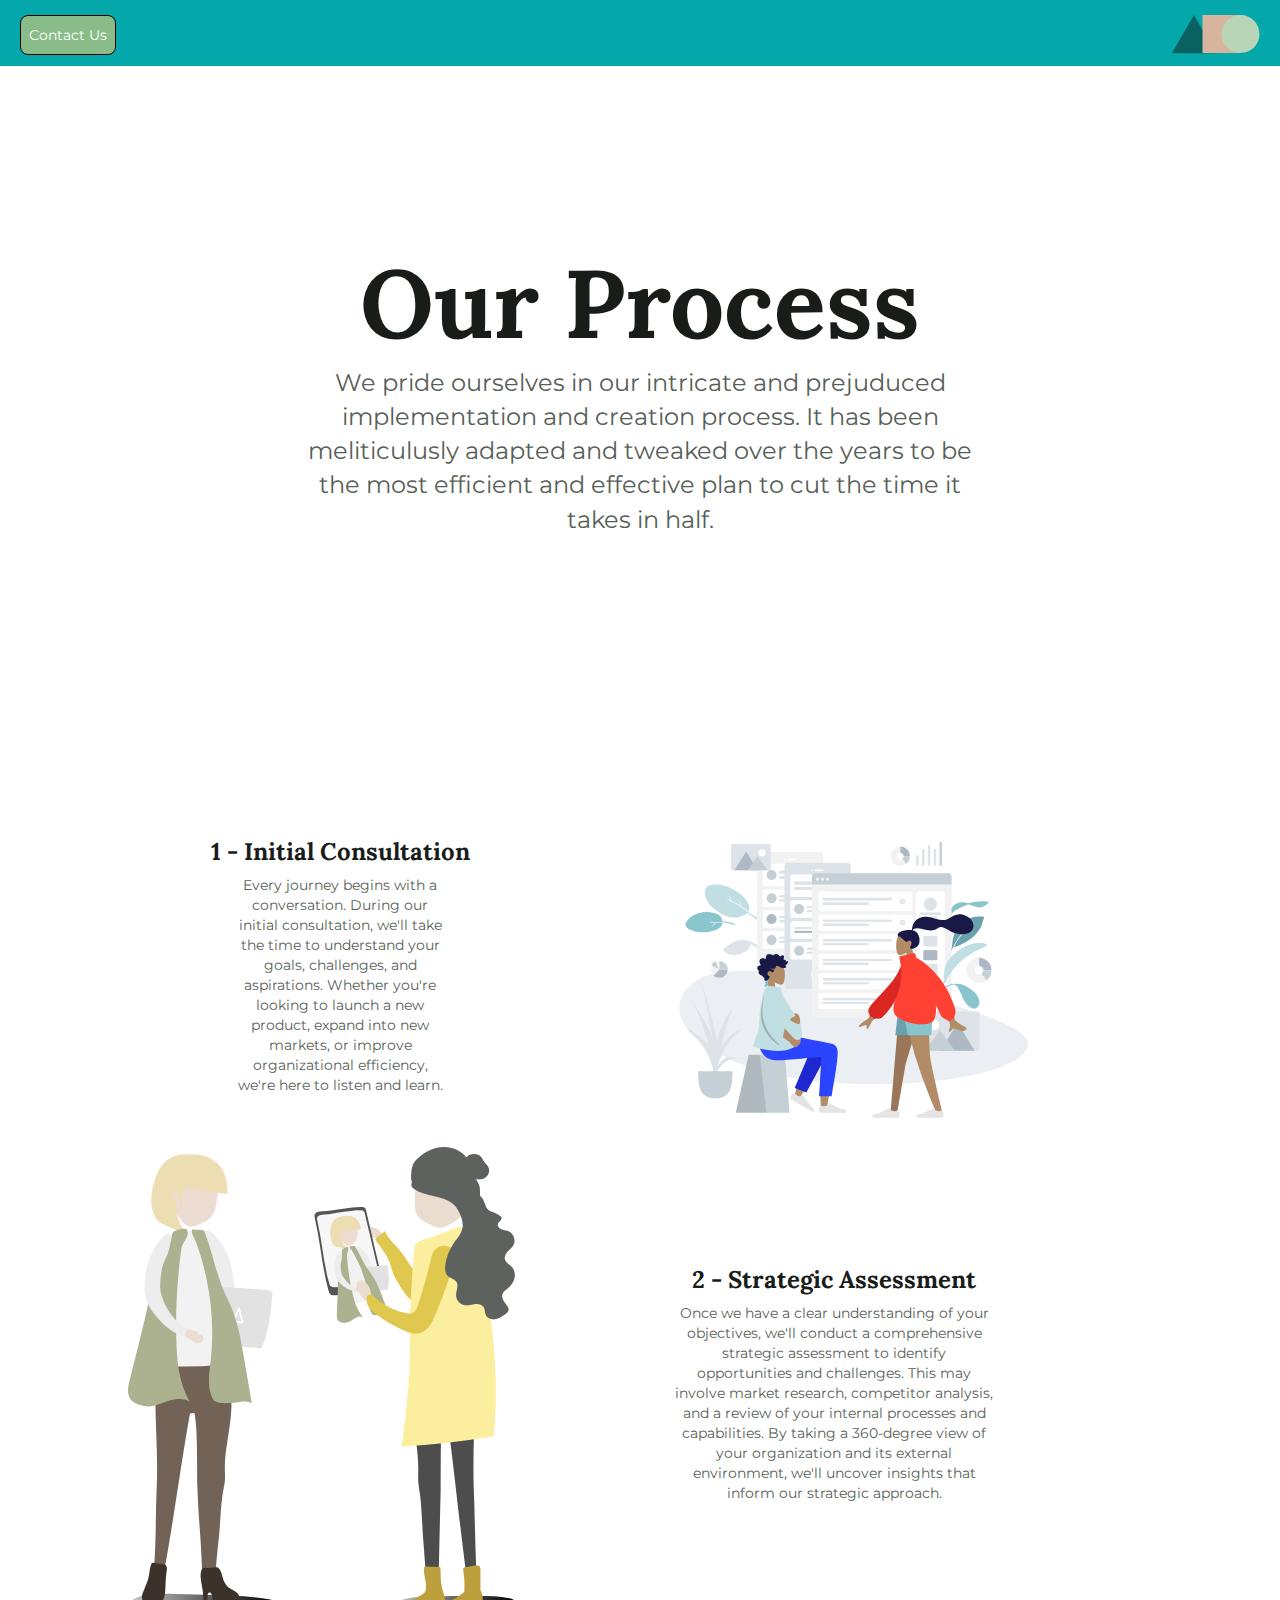
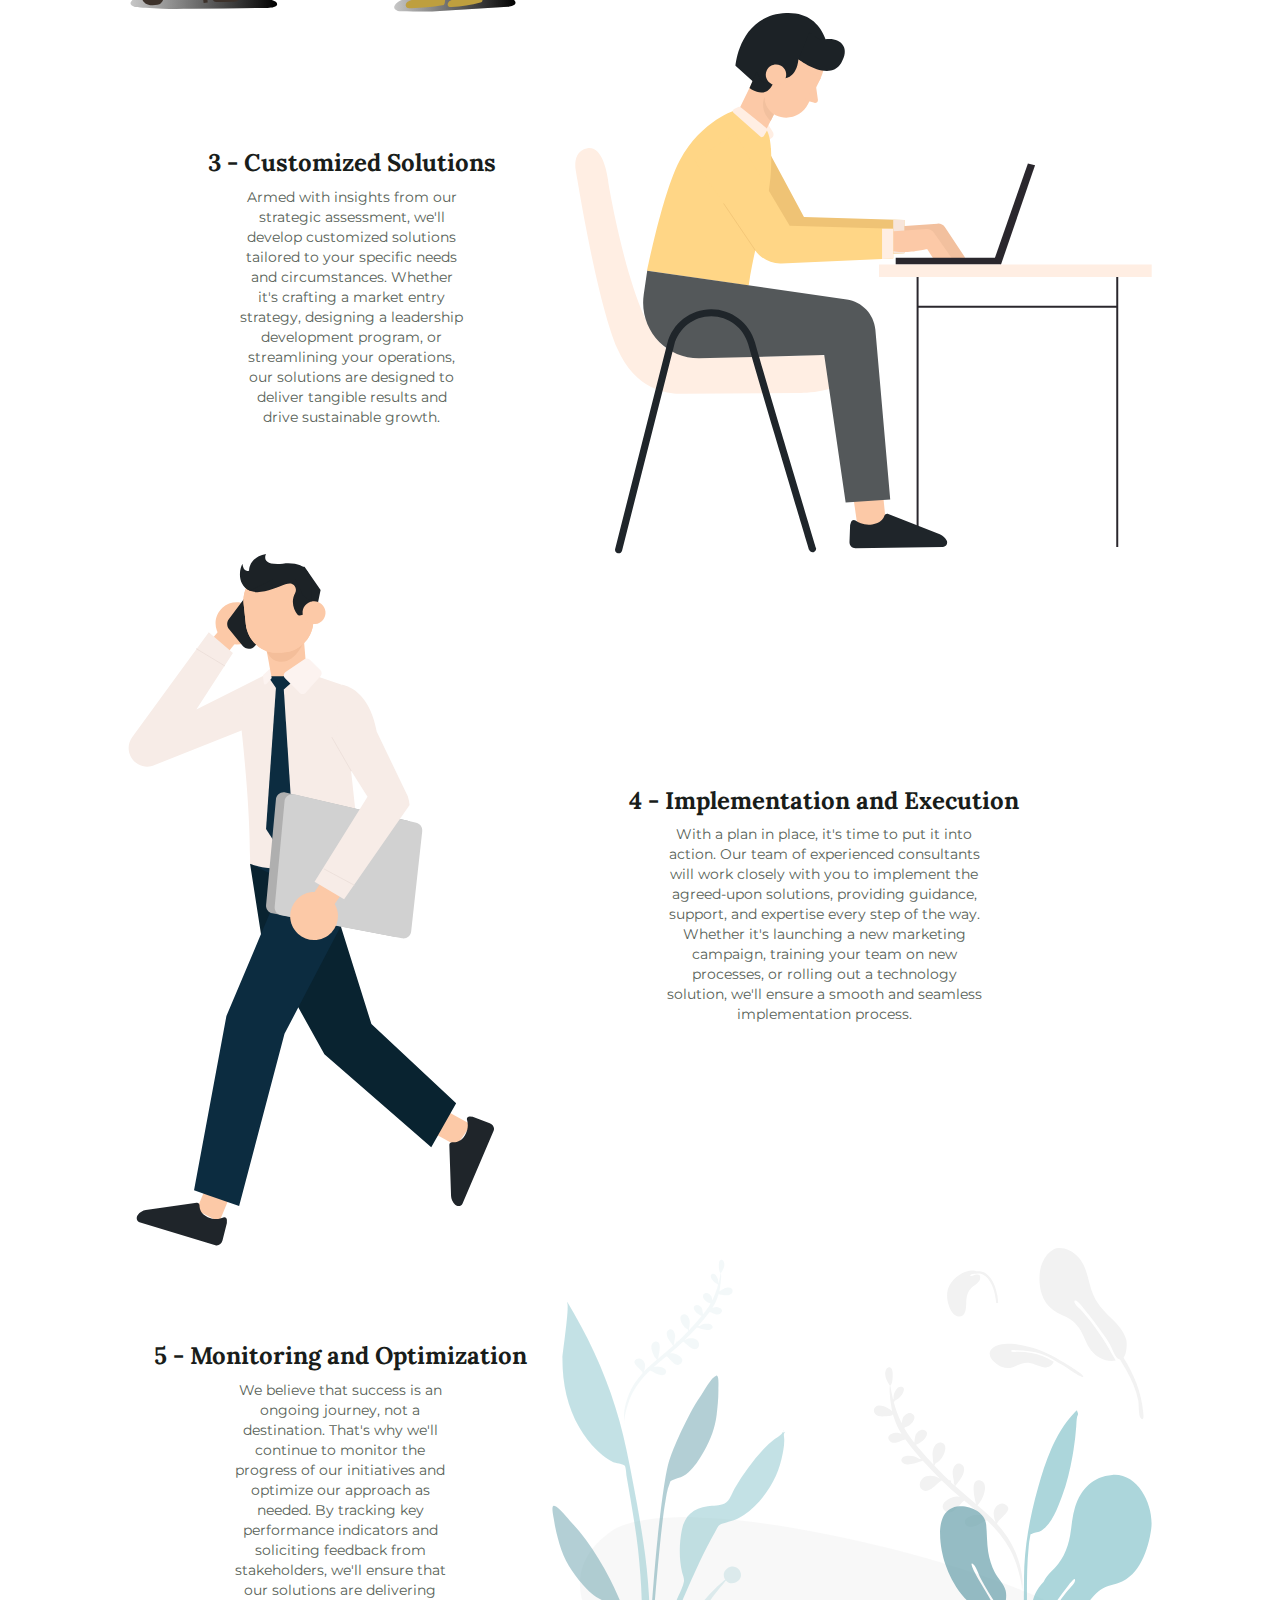
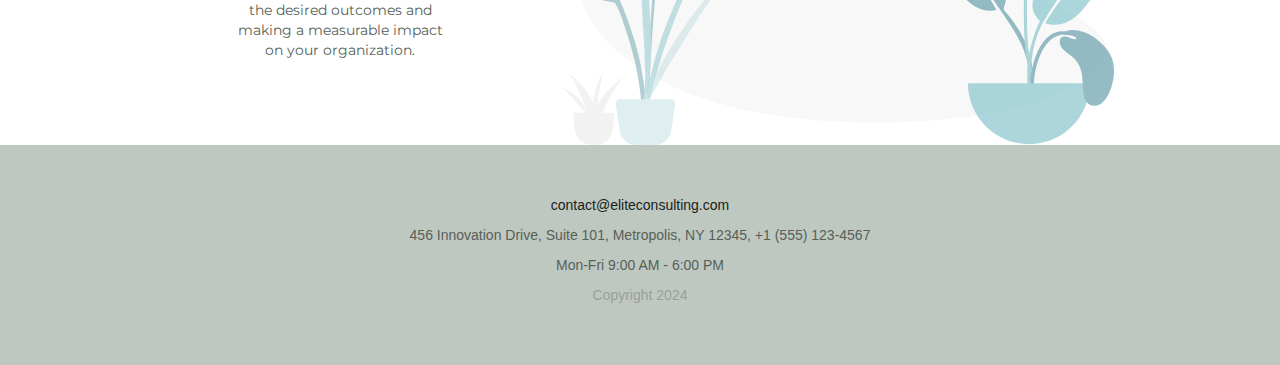
==== processes.html @ fa0c2512 "didnt commit properly" ====
<!DOCTYPE html>
<html lang="en">
  <head>
    <meta charset="UTF-8">
    <meta name="viewport" content="width=device-width, initial-scale=1.0">
    <meta http-equiv="X-UA-Compatible" content="ie=edge">
    <title>Our Process</title>
    <link rel="preconnect" href="https://fonts.googleapis.com">
    <link rel="preconnect" href="https://fonts.gstatic.com" crossorigin>
    <link rel="stylesheet" href="./style.css">
    <link rel="icon" href="Group 19logo.svg" type="image/x-icon">
    <link href="https://fonts.googleapis.com/css2?family=Lora:ital,wght@0,400..700;1,400..700&family=Montserrat:ital,wght@0,100..900;1,100..900&family=Noto+Serif:ital,wght@0,100..900;1,100..900&display=swap" rel="stylesheet">
    <link rel="stylesheet" href="https://maxcdn.bootstrapcdn.com/bootstrap/3.3.7/css/bootstrap.min.css" integrity="sha384-BVYiiSIFeK1dGmJRAkycuHAHRg32OmUcww7on3RYdg4Va+PmSTsz/K68vbdEjh4u" crossorigin="anonymous"/>
  </head>
  <body>
    <nav>
        <button id="navBtn" class="montserrat-body">Contact Us</button>
        <img src="Group 19logo.svg">
    </nav>
    <div class="thanks">
        <h1 class="lora-heading">Our Process</h1>
        <p class="montserrat-body">We pride ourselves in our intricate and prejuduced implementation and creation process. It has been meliticulusly adapted and tweaked over the years to be the most efficient and effective plan to cut the time it takes in half.</p>
    </div>
    <main>
        <div class="step">
            <div class="stepInfo">
                <h3  class="lora-heading">1 - Initial Consultation</h3>
                <p class="montserrat-body">Every journey begins with a conversation. During our initial  consultation, we'll take the time to understand your goals, challenges,  and aspirations. Whether you're looking to launch a new product, expand  into new markets, or improve organizational efficiency, we're here to  listen and learn.</p>
            </div>
            <img src="step1.svg"> 
        </div>
        <div class="step">
            <img src="step2.svg"> 
            <div class="stepInfo">
                <h3  class="lora-heading">2 - Strategic Assessment</h3>
                <p class="montserrat-body">Once we have a clear understanding of your objectives, we'll conduct a  comprehensive strategic assessment to identify opportunities and  challenges. This may involve market research, competitor analysis, and a  review of your internal processes and capabilities. By taking a  360-degree view of your organization and its external environment, we'll  uncover insights that inform our strategic approach.</p>
            </div>
            
        </div>
        <div class="step">
            <div class="stepInfo">
                <h3  class="lora-heading">3 - Customized Solutions</h3>
                <p class="montserrat-body">Armed with insights from our strategic assessment, we'll develop  customized solutions tailored to your specific needs and circumstances.  Whether it's crafting a market entry strategy, designing a leadership  development program, or streamlining your operations, our solutions are  designed to deliver tangible results and drive sustainable growth.</p>
            </div>
            <img src="step3.svg"> 
        </div>
        <div class="step">
            <img src="step4.svg"> 
            <div class="stepInfo">
                <h3  class="lora-heading">4 - Implementation and Execution</h3>
                <p class="montserrat-body">With a plan in place, it's time to put it into action. Our team of  experienced consultants will work closely with you to implement the  agreed-upon solutions, providing guidance, support, and expertise every  step of the way. Whether it's launching a new marketing campaign,  training your team on new processes, or rolling out a technology  solution, we'll ensure a smooth and seamless implementation process.</p>
            </div>
            
        </div>
        <div class="step">
            <div class="stepInfo">
                <h3  class="lora-heading">5 - Monitoring and Optimization</h3>
                <p class="montserrat-body">We believe that success is an ongoing journey, not a destination. That's  why we'll continue to monitor the progress of our initiatives and  optimize our approach as needed. By tracking key performance indicators  and soliciting feedback from stakeholders, we'll ensure that our  solutions are delivering the desired outcomes and making a measurable  impact on your organization.</p>
            </div>
            <img src="step5.svg"> 
        </div>
    </main>
    <footer>
      <a href='mailto:“disha@uplers.com?bcc=”kevin@uplers.com?subject=Can%20you%20help%20”' target="_blank"><p id="email">contact@eliteconsulting.com</p></a>
      <p>456 Innovation Drive, Suite 101, Metropolis, NY 12345, +1 (555) 123-4567</p>
      <p>Mon-Fri 9:00 AM - 6:00 PM</p>
      <p id="copy">Copyright 2024</p>
    </footer>
  </body>                                                           
</html>
---- style.css ----
* {
  margin: 0;
  padding: 0;
  box-sizing: border-box;
}

.lora-heading {
  font-family: "Lora", serif;
  font-optical-sizing: auto;
  font-weight: 900;
  font-style: normal;
  color: #191D1A;
}

.noto-serif-display {
  font-family: "Noto Serif", serif;
  font-optical-sizing: auto;
  font-weight: 900;
  font-style: normal;
  font-variation-settings: "wdth" 100;
  font-size: 96px;
  color: #191D1A;
}

.montserrat-body {
  font-family: "Montserrat", sans-serif;
  font-optical-sizing: auto;
  font-weight: 400;
  font-style: normal;
  color: #575F57;
}

h1, h2, h3, h4, h5 {
  font-family: "Lora";
}

nav {
  display: flex !important;
  position: fixed;
  justify-content: space-between;
  padding: 15px 20px 0 20px;
  width: 100%;
  background-color: #05A8AA;
  top: 0;
}
nav #navBtn {
  background-color: #89BC89;
  border: 1px solid black;
  border-radius: 8px;
  color: #FFFFFF;
  padding: 0 8px 0 8px;
  height: 40px;
}

.hero {
  display: flex;
  width: 100%;
  margin-top: 5%;
}
.hero > * {
  flex: 1; /* Each child takes up equal space, i.e., half of the container */
  justify-content: center; /* Center content horizontally */
  align-items: center; /* Center content vertically */
}
.hero .heroLeft {
  margin-top: auto;
  margin-bottom: auto;
  padding-left: 100px;
  display: block;
}

.whyUs {
  padding: 0 10%;
}
.whyUs .cards {
  display: flex;
  gap: 20px;
}
.whyUs .cards .card {
  text-align: center;
  background-color: #F6EAEA;
  border-radius: 24px;
  padding: 16px 12px 16px 12px;
}
.whyUs .cards .card strong {
  color: #89BC89;
}

.testimonials {
  margin: 0 20px;
}
.testimonials .sliding {
  display: flex;
  gap: 20px;
  width: 100%; /* Ensures container fits the parent width */
  overflow-x: auto; /* Allows horizontal scrolling */
  -webkit-overflow-scrolling: touch;
}
.testimonials .sliding .testimonial {
  padding: 15px;
  background-color: #FADDCB;
  border-radius: 16px;
  min-width: 550px;
}
.testimonials .sliding .testimonial .footnote {
  display: flex;
  align-items: flex-start;
  justify-content: space-between;
  margin: 0 2%;
}
.testimonials .sliding .project {
  width: 588px;
  height: -moz-fit-content;
  height: fit-content;
  flex: 0 0 auto; /* Prevents shrinking */
}
.testimonials .sliding .project .rectangle {
  position: relative;
  top: -25%;
  background-color: #D9D9D9;
  padding: 20px 30px;
}

.process {
  width: 100%;
  display: flex;
  justify-content: center;
  align-items: center;
  margin: 50px 0;
}
.process .processBtn {
  display: inline-block;
  background-color: #89BC89;
  border: 1px solid black;
  border-radius: 8px;
  font-size: 36px;
  color: black;
  padding: 8px 64px;
  text-align: center;
}
.process .quoteBtn {
  display: inline-block;
  background-color: #05A8AA;
  border: 1px solid black;
  border-radius: 16px;
  font-size: 36px;
  color: white;
  padding: 8px 64px;
  text-align: center;
}

footer {
  background-color: #BFC8C0;
  height: -moz-fit-content;
  height: fit-content;
  margin: 0;
  text-align: center;
  padding: 50px 0;
}
footer > p {
  color: #575F57;
}
footer #copy {
  font-size: 14px;
  color: #999F9C;
}
footer #email {
  color: #191D1A;
}

.thanks {
  margin: 230px 0;
  width: 100%;
  display: flex;
  flex-direction: column;
  justify-content: center;
  align-items: center;
  text-align: center;
}
.thanks h1 {
  font-size: 96px;
}
.thanks p {
  max-width: 700px;
  min-width: auto;
  padding: 0 10px;
  font-size: 24px;
}

.step {
  display: flex;
  width: 80%;
  margin: 0 auto;
  padding: 0 auto;
}
.step .stepInfo {
  display: flex;
  flex-direction: column;
  text-align: center;
  justify-content: center;
  align-items: center;
}
.step .stepInfo p {
  width: 50%;
}
.step img {
  width: 600px;
}
.step #step1 {
  width: 936px !important;
}/*# sourceMappingURL=style.css.map */
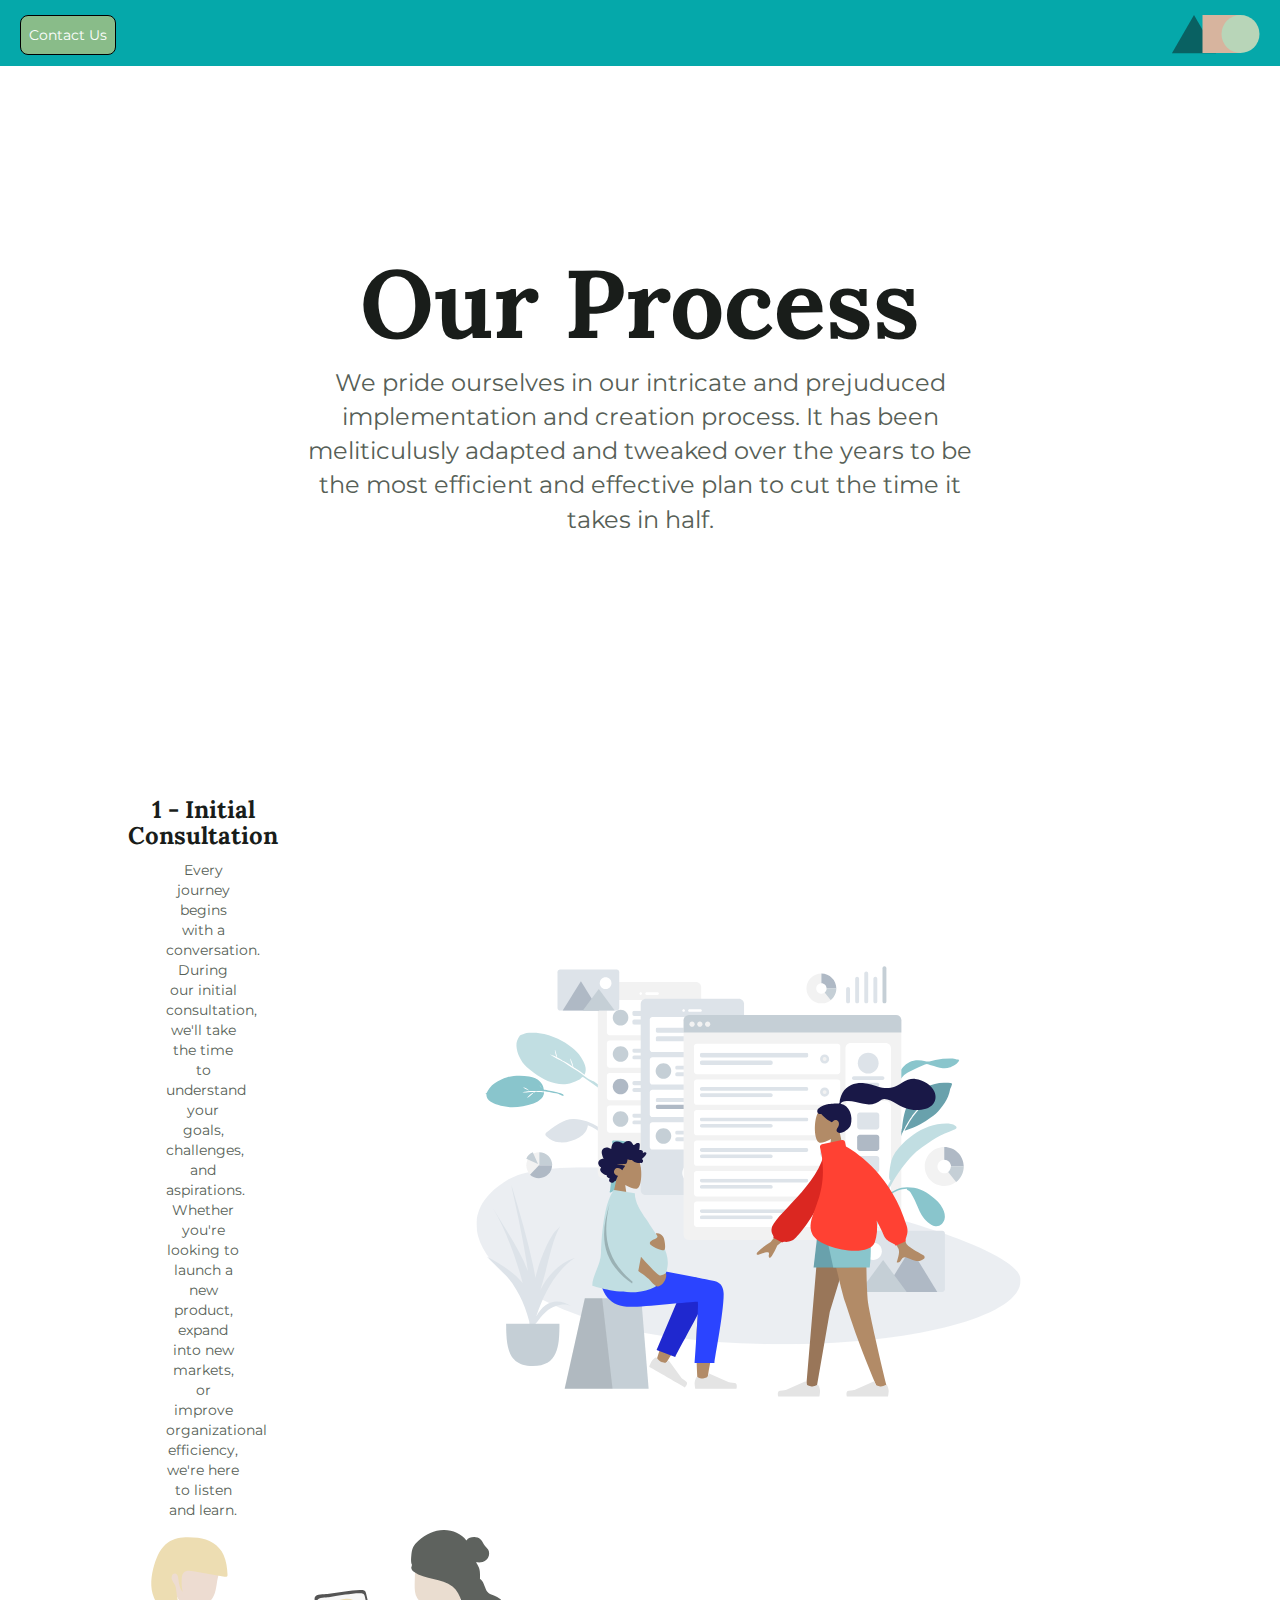
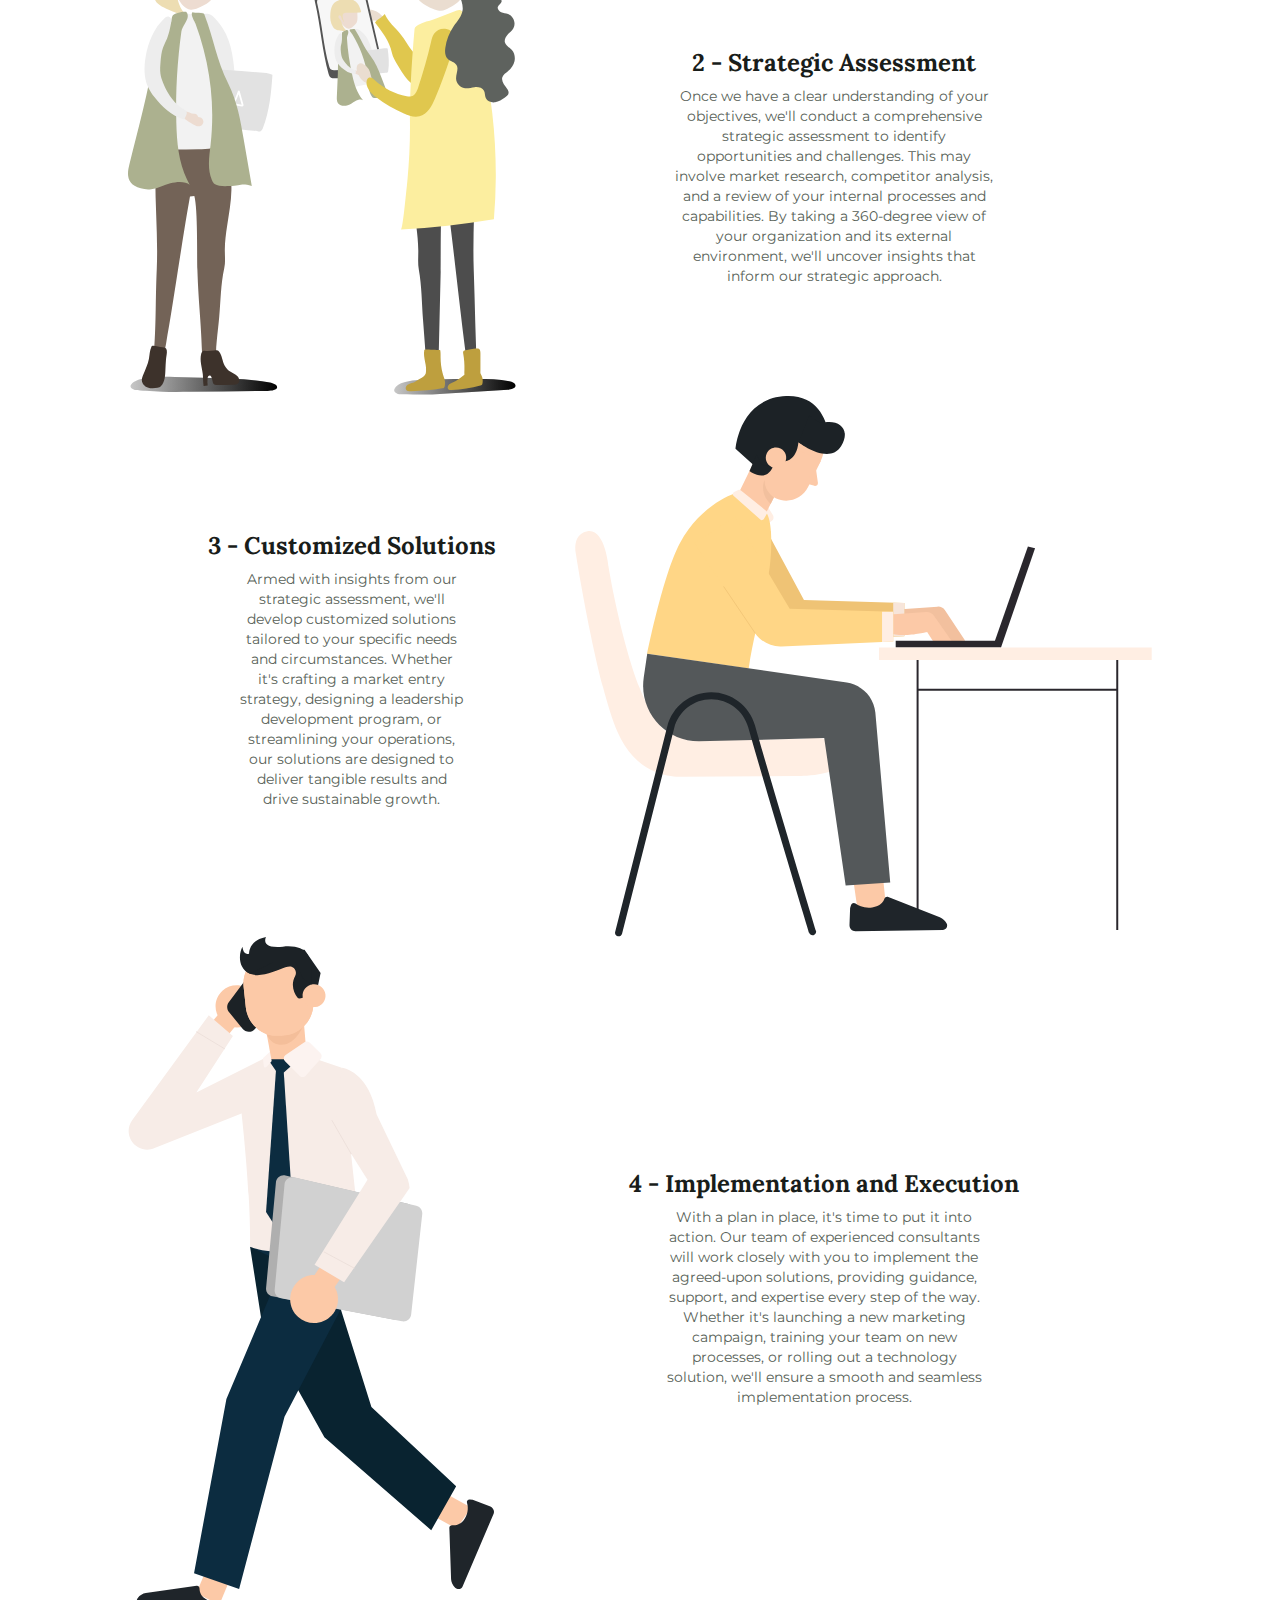
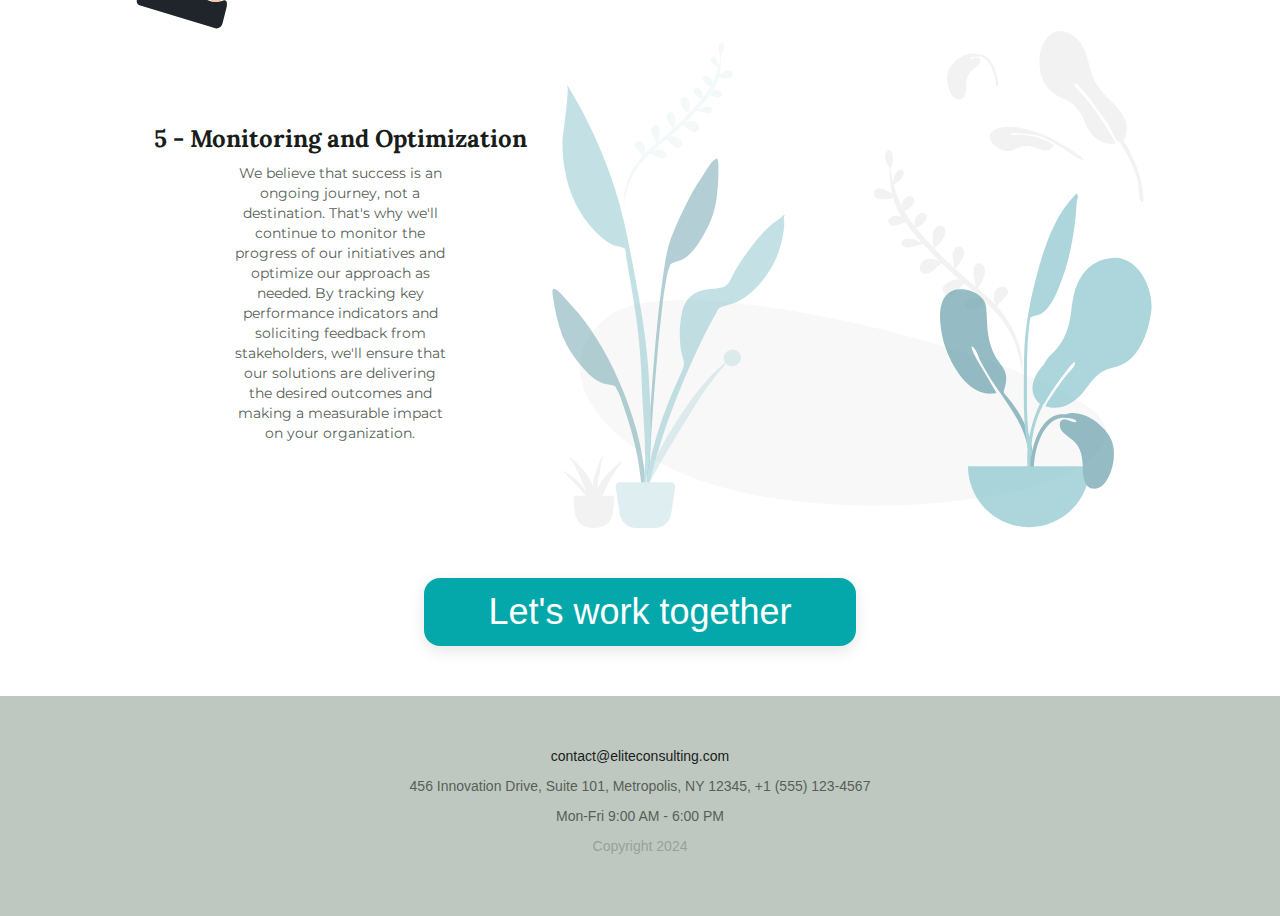
==== commit 77de77f5: "Added all functionality a little bit of microinteractions all pages are complete" ====
--- a/processes.html
+++ b/processes.html
@@ -14,8 +14,8 @@
   </head>
   <body>
     <nav>
-        <button id="navBtn" class="montserrat-body">Contact Us</button>
-        <img src="Group 19logo.svg">
+        <a href="mailto:disha@uplers.com?bcc=kevin@uplers.com&subject=Can%20you%20help"><button id="navBtn" class="montserrat-body">Contact Us</button></a>
+        <a href="index.html"><img src="Group 19logo.svg"></a>
     </nav>
     <div class="thanks">
         <h1 class="lora-heading">Our Process</h1>
@@ -27,7 +27,7 @@
                 <h3  class="lora-heading">1 - Initial Consultation</h3>
                 <p class="montserrat-body">Every journey begins with a conversation. During our initial  consultation, we'll take the time to understand your goals, challenges,  and aspirations. Whether you're looking to launch a new product, expand  into new markets, or improve organizational efficiency, we're here to  listen and learn.</p>
             </div>
-            <img src="step1.svg"> 
+            <img src="step1.svg" id="step1"> 
         </div>
         <div class="step">
             <img src="step2.svg"> 
@@ -60,11 +60,22 @@
             <img src="step5.svg"> 
         </div>
     </main>
+    <div class="process">
+        <a class="quoteBtn" href="#" onclick="sendMailAndRedirect()">Let's work together</a>
+      </div>
     <footer>
       <a href='mailto:“disha@uplers.com?bcc=”kevin@uplers.com?subject=Can%20you%20help%20”' target="_blank"><p id="email">contact@eliteconsulting.com</p></a>
       <p>456 Innovation Drive, Suite 101, Metropolis, NY 12345, +1 (555) 123-4567</p>
       <p>Mon-Fri 9:00 AM - 6:00 PM</p>
       <p id="copy">Copyright 2024</p>
     </footer>
+    <script>
+        function sendMailAndRedirect() {
+            window.location.href = "mailto:disha@uplers.com?bcc=kevin@uplers.com&subject=Can%20you%20help";
+            setTimeout(function() {
+                window.location.href = 'thanks.html';
+            }, 1000); // Redirect after 1 second
+        }
+    </script>
   </body>                                                           
 </html>--- a/style.css
+++ b/style.css
@@ -2,6 +2,7 @@
   margin: 0;
   padding: 0;
   box-sizing: border-box;
+  scroll-behavior: smooth;
 }
 
 .lora-heading {
@@ -42,6 +43,7 @@
   width: 100%;
   background-color: #05A8AA;
   top: 0;
+  z-index: 999;
 }
 nav #navBtn {
   background-color: #89BC89;
@@ -81,9 +83,15 @@
   background-color: #F6EAEA;
   border-radius: 24px;
   padding: 16px 12px 16px 12px;
+  transition: transform 0.3s ease, box-shadow 0.3s ease;
+  box-shadow: 0 5px 15px rgba(0, 0, 0, 0.1);
 }
 .whyUs .cards .card strong {
   color: #89BC89;
+}
+.whyUs .cards .card:hover {
+  transform: scale(1.2);
+  box-shadow: 0 15px 25px rgba(0, 0, 0, 0.2);
 }
 
 .testimonials {
@@ -101,6 +109,8 @@
   background-color: #FADDCB;
   border-radius: 16px;
   min-width: 550px;
+  transition: transform 0.3s ease, box-shadow 0.3s ease;
+  box-shadow: 0 5px 15px rgba(0, 0, 0, 0);
 }
 .testimonials .sliding .testimonial .footnote {
   display: flex;
@@ -108,17 +118,47 @@
   justify-content: space-between;
   margin: 0 2%;
 }
+.testimonials .sliding .testimonial:hover {
+  box-shadow: 0 15px 25px rgba(0, 0, 0, 0.2);
+}
 .testimonials .sliding .project {
-  width: 588px;
+  width: 400px;
   height: -moz-fit-content;
   height: fit-content;
   flex: 0 0 auto; /* Prevents shrinking */
+  transition: transform 0.3s ease, box-shadow 0.3s ease;
+  box-shadow: 0 5px 15px rgba(0, 0, 0, 0.2);
+}
+.testimonials .sliding .project img {
+  max-width: 100%; /* Ensure image does not exceed card width */
+  max-height: 100%; /* Ensure image does not exceed card height */
+  height: auto; /* Maintain aspect ratio */
+  width: auto; /* Ensure image fits within max-width and max-height */
 }
 .testimonials .sliding .project .rectangle {
-  position: relative;
-  top: -25%;
   background-color: #D9D9D9;
   padding: 20px 30px;
+}
+.testimonials .sliding .project:hover {
+  transform: scale(1.01);
+  box-shadow: 0 15px 25px rgba(0, 0, 0, 0.2);
+}
+
+.accordion .accordion-item {
+  border-bottom: 1px solid #ccc;
+}
+.accordion .accordion-title {
+  background-color: #f4f4f4;
+  padding: 10px;
+  cursor: pointer;
+}
+.accordion .accordion-content {
+  display: none;
+  padding: 10px;
+}
+.accordion .accordion-icon {
+  float: right;
+  transition: transform 0.3s ease; /* Added transition */
 }
 
 .process {
@@ -131,22 +171,39 @@
 .process .processBtn {
   display: inline-block;
   background-color: #89BC89;
-  border: 1px solid black;
+  border: none;
   border-radius: 8px;
   font-size: 36px;
-  color: black;
+  color: white;
   padding: 8px 64px;
   text-align: center;
+  transition: transform 0.3s ease, box-shadow 0.3s ease, color 0.3s ease, background-color 0.3s ease;
+  box-shadow: 0 5px 15px rgba(0, 0, 0, 0.1);
+}
+.process .processBtn:hover {
+  transform: scale(1.2);
+  box-shadow: 0 15px 25px rgba(0, 0, 0, 0.2);
+  color: #89BC89;
+  background-color: white;
 }
 .process .quoteBtn {
   display: inline-block;
   background-color: #05A8AA;
-  border: 1px solid black;
+  border: none;
   border-radius: 16px;
   font-size: 36px;
   color: white;
   padding: 8px 64px;
   text-align: center;
+  transition: transform 0.3s ease, box-shadow 0.3s ease, color 0.3s ease, background-color 0.3s ease;
+  box-shadow: 0 5px 15px rgba(0, 0, 0, 0.1);
+}
+.process .quoteBtn:hover {
+  text-decoration: none;
+  transform: scale(1.2);
+  box-shadow: 0 15px 25px rgba(0, 0, 0, 0.2);
+  color: #05A8AA;
+  background-color: white;
 }
 
 footer {
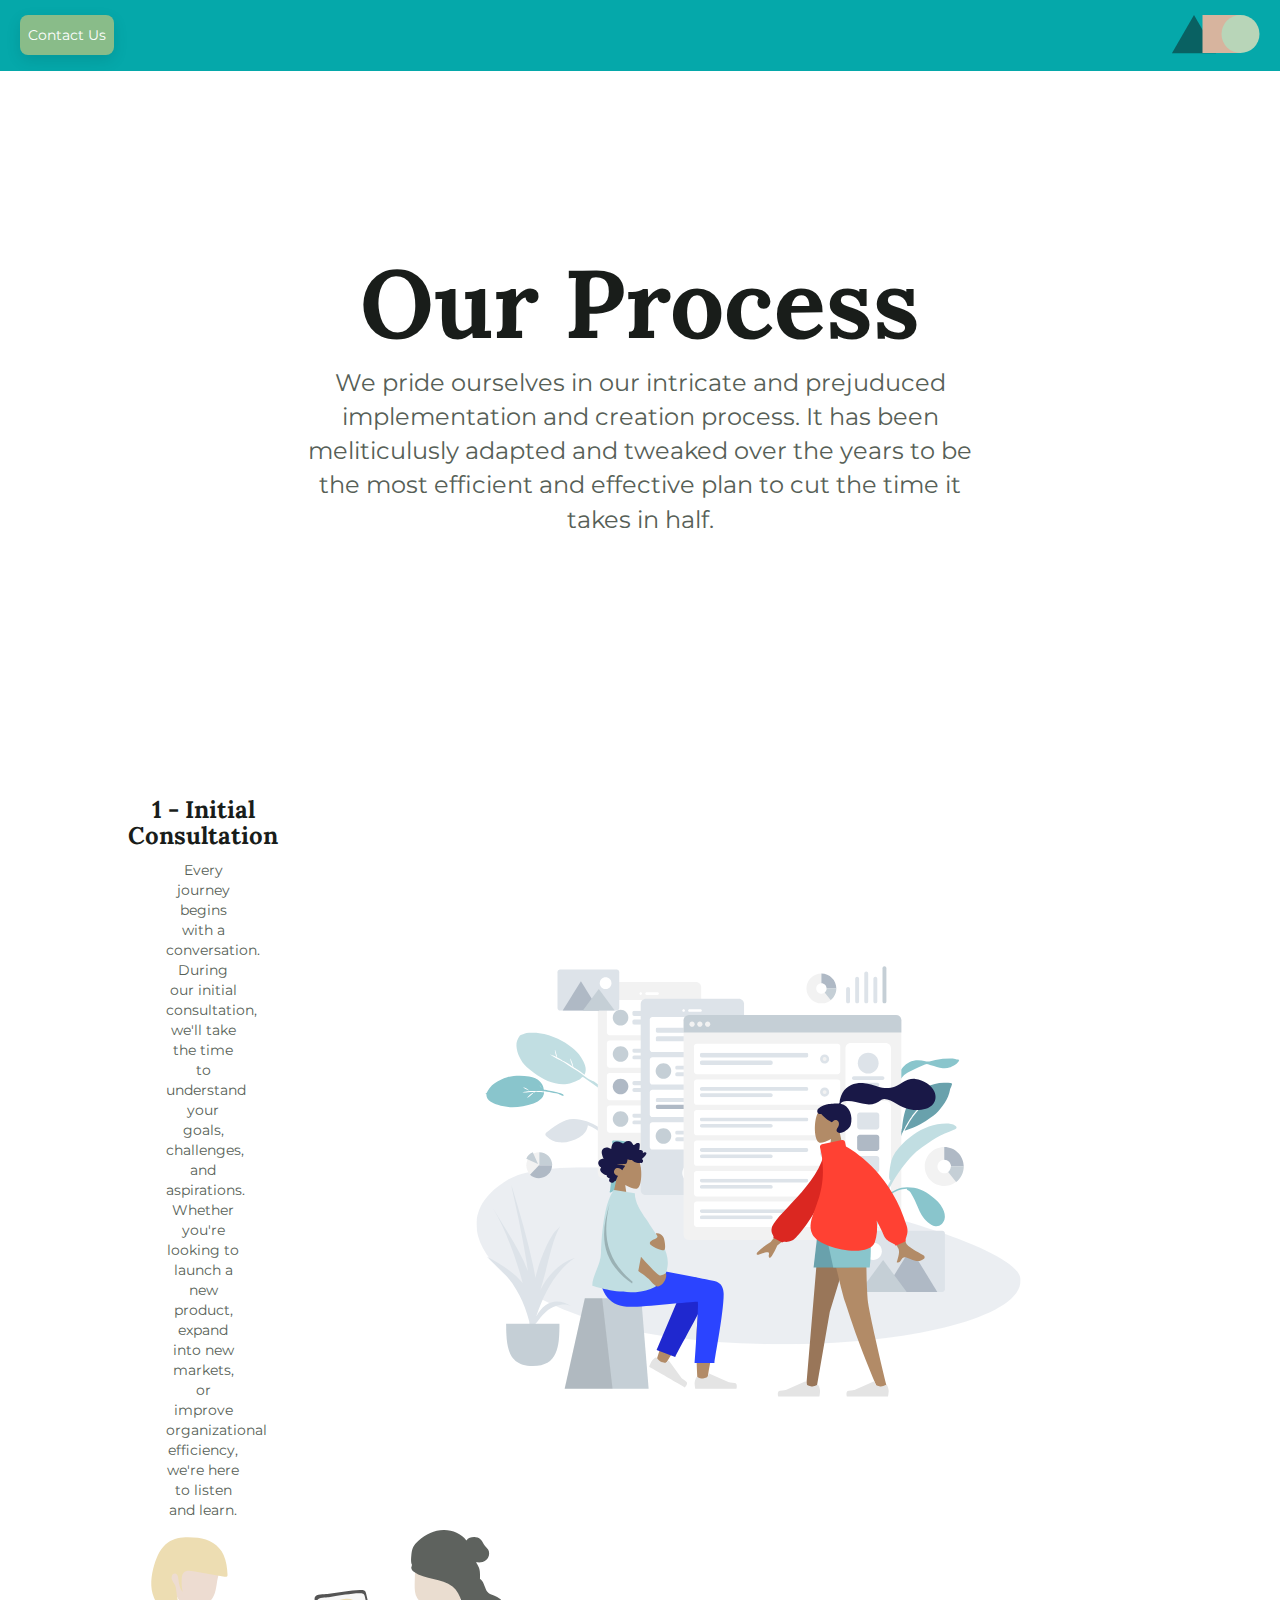
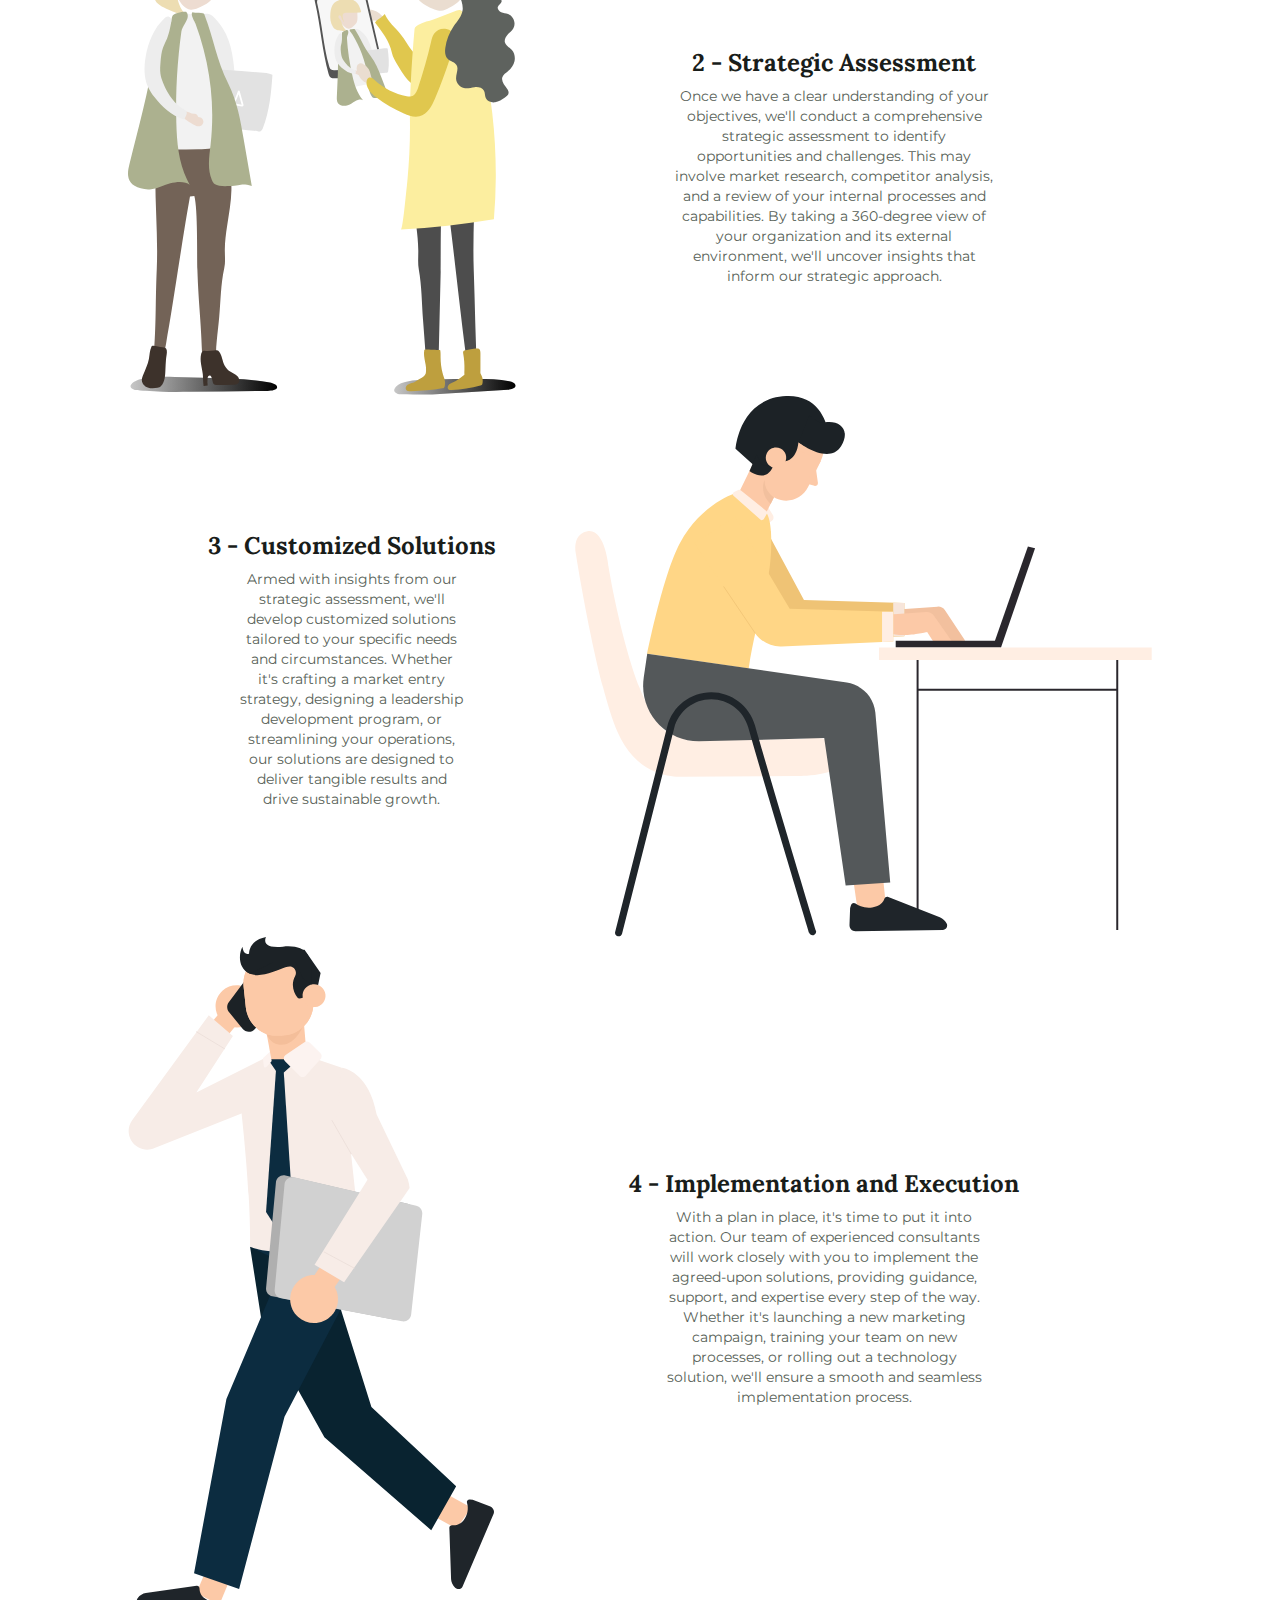
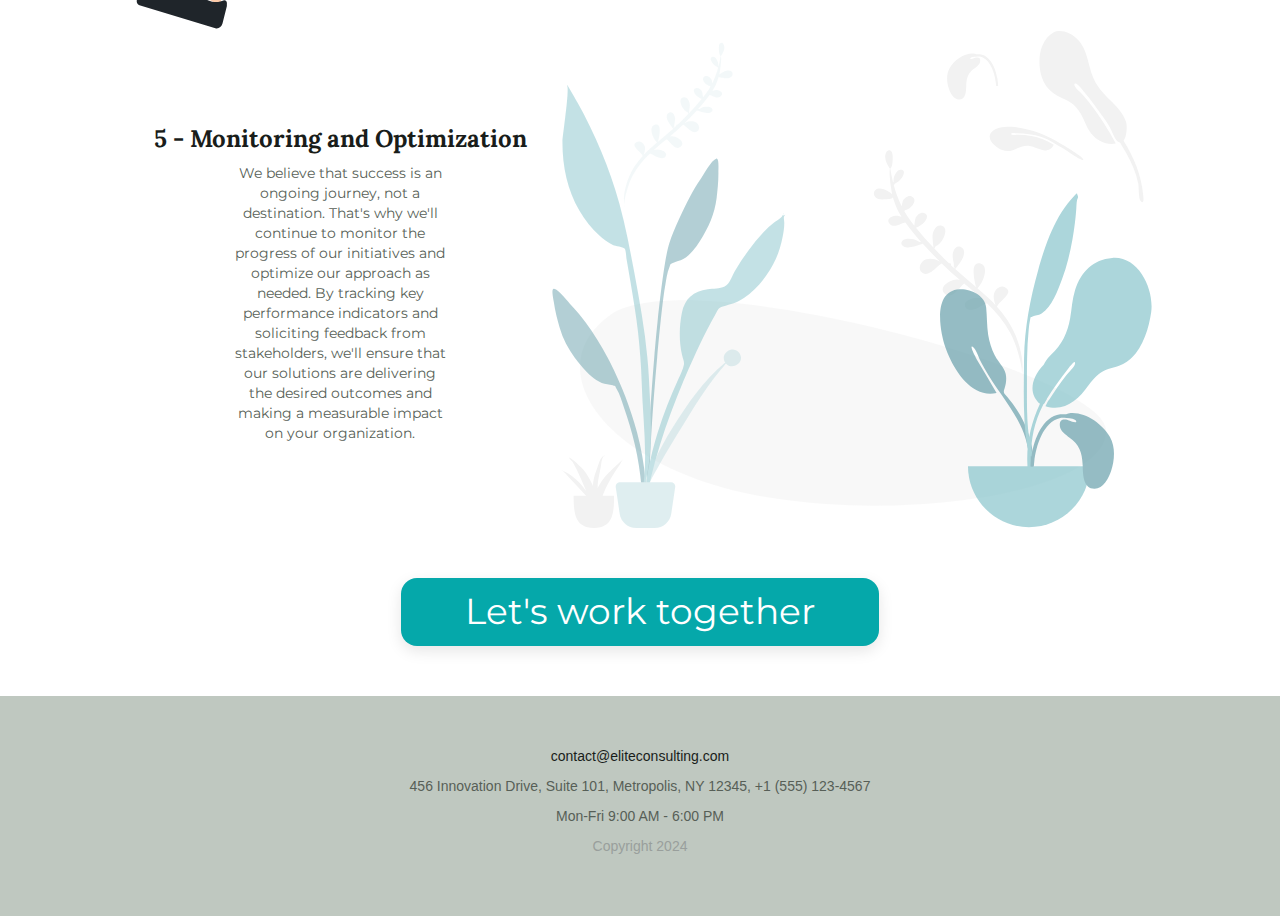
==== commit bdbadccb: "Added microinteractions" ====
--- a/processes.html
+++ b/processes.html
@@ -61,7 +61,7 @@
         </div>
     </main>
     <div class="process">
-        <a class="quoteBtn" href="#" onclick="sendMailAndRedirect()">Let's work together</a>
+        <a class="quoteBtn montserrat-body" href="#" onclick="sendMailAndRedirect()">Let's work together</a>
       </div>
     <footer>
       <a href='mailto:“disha@uplers.com?bcc=”kevin@uplers.com?subject=Can%20you%20help%20”' target="_blank"><p id="email">contact@eliteconsulting.com</p></a>
--- a/style.css
+++ b/style.css
@@ -39,7 +39,7 @@
   display: flex !important;
   position: fixed;
   justify-content: space-between;
-  padding: 15px 20px 0 20px;
+  padding: 15px 20px 5px 20px;
   width: 100%;
   background-color: #05A8AA;
   top: 0;
@@ -47,11 +47,19 @@
 }
 nav #navBtn {
   background-color: #89BC89;
-  border: 1px solid black;
+  border: none;
   border-radius: 8px;
   color: #FFFFFF;
   padding: 0 8px 0 8px;
   height: 40px;
+  transition: transform 0.3s ease, box-shadow 0.3s ease, color 0.3s ease, background-color 0.3s ease;
+  box-shadow: 0 5px 15px rgba(0, 0, 0, 0.1);
+}
+nav #navBtn:hover {
+  color: #89BC89;
+  background-color: #FFFFFF;
+  transform: scale(1.2);
+  box-shadow: 0 15px 25px rgba(0, 0, 0, 0.2);
 }
 
 .hero {
@@ -144,21 +152,34 @@
   box-shadow: 0 15px 25px rgba(0, 0, 0, 0.2);
 }
 
-.accordion .accordion-item {
+.FAQ h1 {
+  text-align: center;
+}
+.FAQ .accordion {
+  margin: 25px 50px;
+}
+.FAQ .accordion .accordion-item {
   border-bottom: 1px solid #ccc;
-}
-.accordion .accordion-title {
-  background-color: #f4f4f4;
+  transition: all 0.3s ease-in-out;
+}
+.FAQ .accordion .accordion-title {
+  background-color: #FADDCB;
   padding: 10px;
   cursor: pointer;
-}
-.accordion .accordion-content {
+  color: black;
+  font-size: 24px;
+  transition: all 0.3s ease-in-out;
+}
+.FAQ .accordion .accordion-content {
+  background-color: #FADDCB;
   display: none;
   padding: 10px;
-}
-.accordion .accordion-icon {
+  transition: all 0.3s ease-in-out;
+}
+.FAQ .accordion .accordion-icon {
   float: right;
   transition: transform 0.3s ease; /* Added transition */
+  transition: all 0.3s ease-in-out;
 }
 
 .process {
